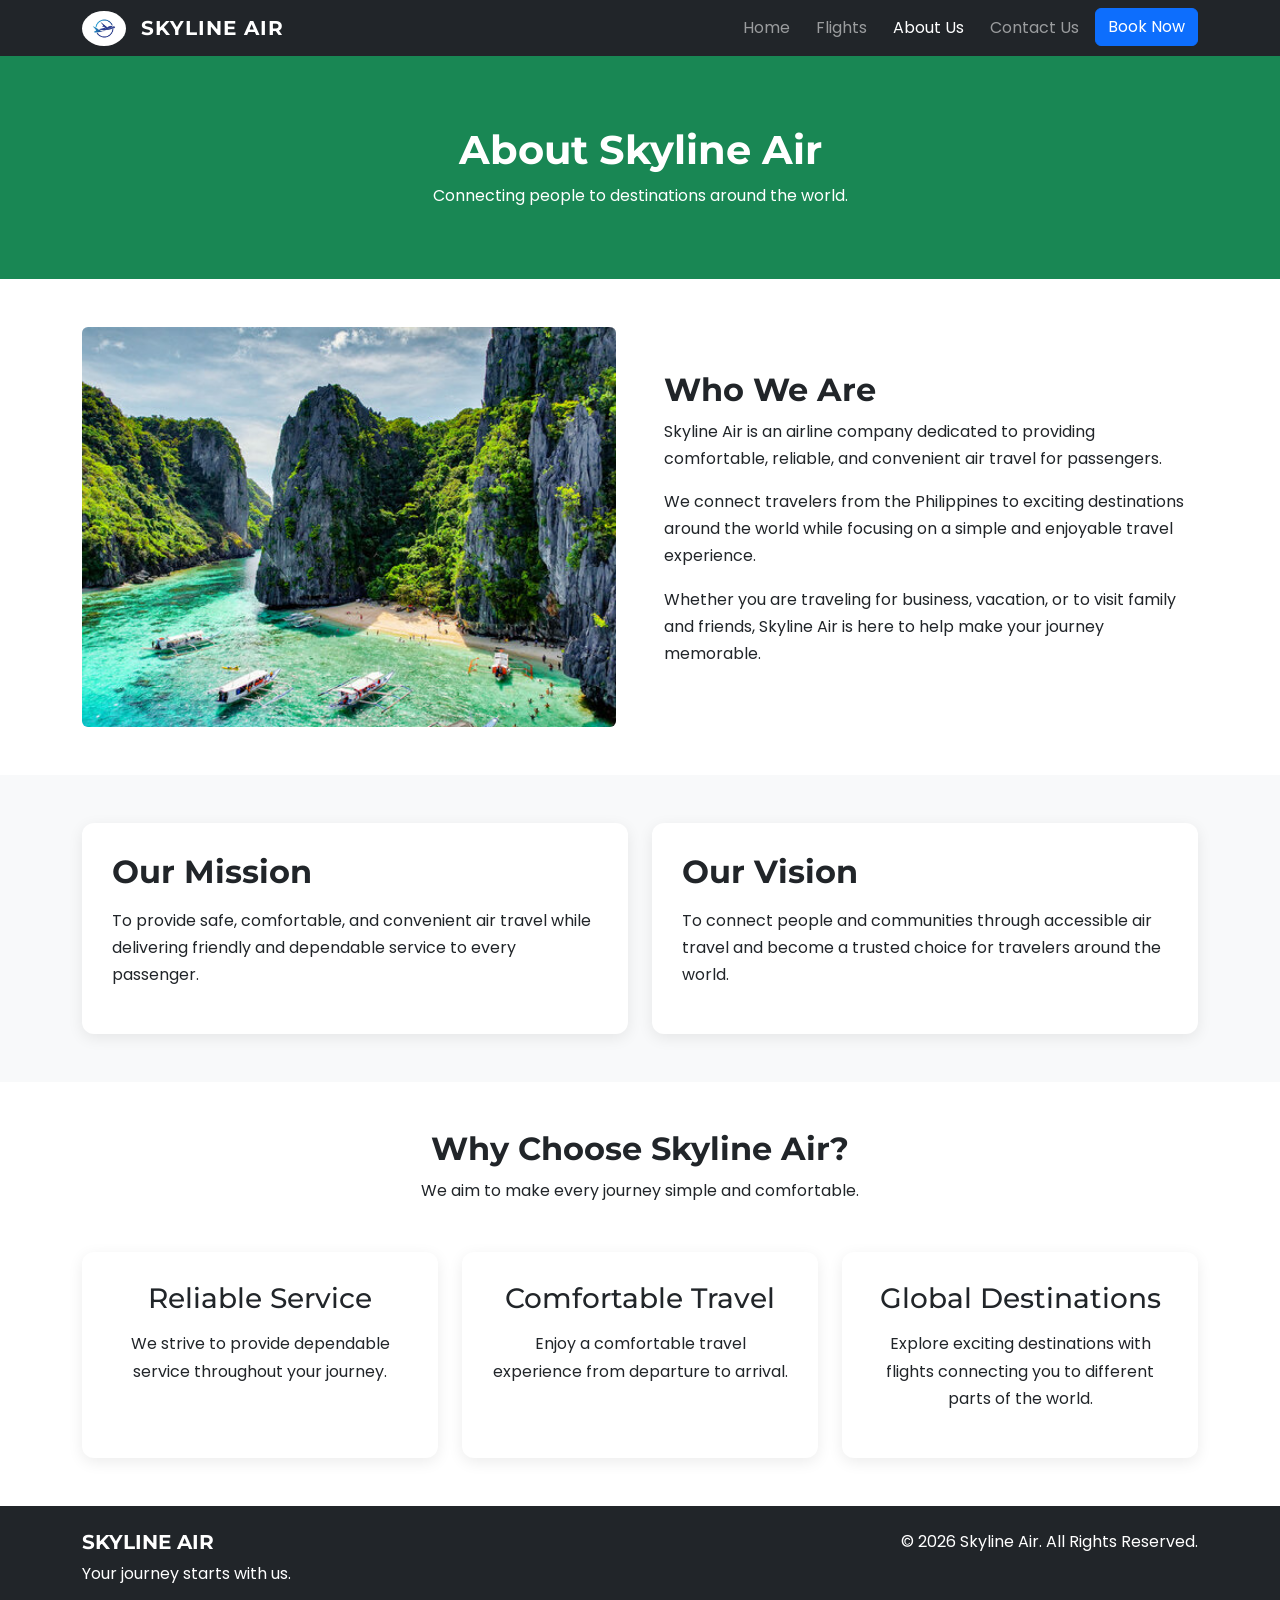
==== about.html @ 116a4843 "Added capstone 1 files" ====
<!DOCTYPE html>
<html lang="en">

<head>
    <meta charset="UTF-8">
    <meta name="viewport" content="width=device-width, initial-scale=1.0">

    <title>About Us | Skyline Air</title>

    <!-- Bootstrap -->
    <link
        href="https://cdn.jsdelivr.net/npm/bootstrap@5.3.3/dist/css/bootstrap.min.css"
        rel="stylesheet">

    <!-- Google Fonts -->
    <link
        href="https://fonts.googleapis.com/css2?family=Montserrat:wght@400;500;600;700&family=Poppins:wght@400;500;600&display=swap"
        rel="stylesheet">

    <!-- Custom CSS -->
    <link rel="stylesheet" href="styles.css">
</head>

<body>

    <!-- Navbar -->
    <nav class="navbar navbar-expand-lg navbar-dark bg-dark">
        <div class="container">

            <img src="images/logo.jpg" class="logo" alt="Skyline Air Logo">

            <a class="navbar-brand fw-bold" href="index.html">
                SKYLINE AIR
            </a>

            <button
                class="navbar-toggler"
                type="button"
                data-bs-toggle="collapse"
                data-bs-target="#navbarNav"
                aria-controls="navbarNav"
                aria-expanded="false"
                aria-label="Toggle navigation">

                <span class="navbar-toggler-icon"></span>

            </button>

            <div class="collapse navbar-collapse" id="navbarNav">

                <ul class="navbar-nav ms-auto">

                    <li class="nav-item">
                        <a class="nav-link" href="index.html">
                            Home
                        </a>
                    </li>

                    <li class="nav-item">
                        <a class="nav-link" href="flights.html">
                            Flights
                        </a>
                    </li>

                    <li class="nav-item">
                        <a class="nav-link active" href="about.html">
                            About Us
                        </a>
                    </li>

                    <li class="nav-item">
                        <a class="nav-link" href="contact.html">
                            Contact Us
                        </a>
                    </li>

                    <li class="nav-item ms-lg-2">
                        <a class="btn btn-primary" href="booking.html">
                            Book Now
                        </a>
                    </li>

                </ul>

            </div>
        </div>
    </nav>


    <!-- About Header -->
    <section class="about-header">
        <div class="container text-center">

            <h1>About Skyline Air</h1>

            <p>
                Connecting people to destinations around the world.
            </p>

        </div>
    </section>


    <!-- About Us -->
    <main>

        <section class="py-5">

            <div class="container">

                <div class="row align-items-center g-5">

                    <div class="col-lg-6">

                        <img
                            src="images/philippines.jpg"
                            class="img-fluid rounded about-image"
                            alt="Skyline Air Destination">

                    </div>

                    <div class="col-lg-6">

                        <h2>Who We Are</h2>

                        <p>
                            Skyline Air is an airline company dedicated to
                            providing comfortable, reliable, and convenient
                            air travel for passengers.
                        </p>

                        <p>
                            We connect travelers from the Philippines to
                            exciting destinations around the world while
                            focusing on a simple and enjoyable travel
                            experience.
                        </p>

                        <p>
                            Whether you are traveling for business,
                            vacation, or to visit family and friends,
                            Skyline Air is here to help make your journey
                            memorable.
                        </p>

                    </div>

                </div>

            </div>

        </section>


        <!-- Mission and Vision -->
        <section class="about-values py-5">

            <div class="container">

                <div class="row g-4">

                    <div class="col-md-6">

                        <div class="value-card h-100">

                            <h2>Our Mission</h2>

                            <p>
                                To provide safe, comfortable, and convenient
                                air travel while delivering friendly and
                                dependable service to every passenger.
                            </p>

                        </div>

                    </div>

                    <div class="col-md-6">

                        <div class="value-card h-100">

                            <h2>Our Vision</h2>

                            <p>
                                To connect people and communities through
                                accessible air travel and become a trusted
                                choice for travelers around the world.
                            </p>

                        </div>

                    </div>

                </div>

            </div>

        </section>


        <!-- Why Choose Us -->
        <section class="py-5">

            <div class="container">

                <div class="text-center mb-5">

                    <h2>Why Choose Skyline Air?</h2>

                    <p>
                        We aim to make every journey simple and comfortable.
                    </p>

                </div>

                <div class="row g-4">

                    <div class="col-md-4">

                        <div class="value-card text-center h-100">

                            <h3>Reliable Service</h3>

                            <p>
                                We strive to provide dependable service
                                throughout your journey.
                            </p>

                        </div>

                    </div>

                    <div class="col-md-4">

                        <div class="value-card text-center h-100">

                            <h3>Comfortable Travel</h3>

                            <p>
                                Enjoy a comfortable travel experience
                                from departure to arrival.
                            </p>

                        </div>

                    </div>

                    <div class="col-md-4">

                        <div class="value-card text-center h-100">

                            <h3>Global Destinations</h3>

                            <p>
                                Explore exciting destinations with flights
                                connecting you to different parts of the world.
                            </p>

                        </div>

                    </div>

                </div>

            </div>

        </section>

    </main>


    <!-- Footer -->
     <footer class="bg-dark text-white py-4">

        <div class="container">

            <div class="row">

                <div class="col-md-6">

                    <h5 class="fw-bold">
                        SKYLINE AIR
                    </h5>

                    <p>
                        Your journey starts with us.
                    </p>

                </div>

                <div class="col-md-6 text-md-end">

                    <p class="mb-0">
                        © 2026 Skyline Air. All Rights Reserved.
                    </p>

                </div>

            </div>

        </div>

    </footer>

</body>

</html>
---- styles.css ----
```css
* {
    box-sizing: border-box;
}

body {
    font-family: "Poppins", sans-serif;
    margin: 0;
}

h1,
h2,
h3,
h4,
h5,
h6,
.navbar-brand {
    font-family: "Montserrat", sans-serif;
}


/* Navbar */

.navbar-brand {
    letter-spacing: 1px;
}

.nav-link {
    margin-left: 10px;
}

.logo {
    height: 35px;
    width: auto;
    margin-right: 15px;
    border-radius: 50%;
}

.navbar {
    background-color: #212529 !important;
}



/* Hero */

.hero-section {
    background-image: url("images/hero.png");
    background-size: cover;
    background-position: center;
    background-repeat: no-repeat;
    color: white;
}

.hero-subtitle,
.section-subtitle {
    font-weight: 600;
    letter-spacing: 2px;
}

.hero-section .lead {
    max-width: 600px;
}

.text-primary {
    color: #F4C542 !important;
}


/* Destinations */

.destination-card {
    border: none;
    box-shadow: 0 4px 15px rgba(0, 0, 0, 0.1);
    transition: transform 0.3s ease;
}

.destination-card:hover {
    transform: translateY(-5px);
}

.destination-card img {
    height: 220px;
    object-fit: cover;
}


/* Features */

.feature-box {
    height: 100%;
    background-color: white;
    border-radius: 10px;
}


/* Call To Action */

.cta-section {
    background-color: #f5f5f5;
}


/* Footer */

footer p {
    margin-bottom: 0;
}


/* Mobile */

@media (max-width: 768px) {

    .hero-section {
        text-align: center;
    }

    .hero-section .lead {
        margin-left: auto;
        margin-right: auto;
    }

}


/* Flights Page */

.flights-header {
    background-color: #f5f5f5;
    padding: 80px 0;
}

.flight-card {
    border: none;
    box-shadow: 0 4px 15px rgba(0, 0, 0, 0.1);
    transition: transform 0.3s ease;
}

.flight-card:hover {
    transform: translateY(-5px);
}

.flight-card img {
    height: 220px;
    object-fit: cover;
}

.details-header {
    background-color: #198754;
    color: white;
    padding: 70px 0;
}

.details-header h1 {
    font-family: 'Montserrat', sans-serif;
    font-weight: 700;
}

.details-header p {
    font-family: 'Poppins', sans-serif;
    margin-bottom: 0;
}

.flight-detail-card {
    background-color: #ffffff;
    padding: 30px;
    border-radius: 12px;
    box-shadow: 0 4px 15px rgba(0, 0, 0, 0.08);
}

.flight-detail-card h2 {
    font-family: 'Montserrat', sans-serif;
    font-weight: 700;
    margin-bottom: 15px;
}

.flight-detail-card p {
    font-family: 'Poppins', sans-serif;
}

.flight-info {
    margin: 20px 0;
}

.flight-info p {
    margin-bottom: 8px;
}

.booking-header {
    background-color: #198754;
    color: white;
    padding: 70px 0;
}

.booking-header h1 {
    font-family: 'Montserrat', sans-serif;
    font-weight: 700;
}

.booking-header p {
    font-family: 'Poppins', sans-serif;
    margin-bottom: 0;
}

.booking-form {
    background-color: #ffffff;
    padding: 40px;
    border-radius: 12px;
    box-shadow: 0 4px 15px rgba(0, 0, 0, 0.08);
}

.booking-form h2 {
    font-family: 'Montserrat', sans-serif;
    font-weight: 700;
    margin-bottom: 10px;
}

.booking-form .form-label {
    font-family: 'Poppins', sans-serif;
    font-weight: 500;
}

.booking-form .form-control,
.booking-form .form-select {
    font-family: 'Poppins', sans-serif;
    padding: 12px;
}

.booking-form .btn {
    font-family: 'Poppins', sans-serif;
    font-weight: 600;
}

.about-header {
    background-color: #198754;
    color: white;
    padding: 70px 0;
}

.about-header h1 {
    font-family: 'Montserrat', sans-serif;
    font-weight: 700;
}

.about-header p {
    font-family: 'Poppins', sans-serif;
    margin-bottom: 0;
}

.about-image {
    width: 100%;
    height: 400px;
    object-fit: cover;
}

.about-values {
    background-color: #f8f9fa;
}

.about-values h2,
.about-values h3,
section h2 {
    font-family: 'Montserrat', sans-serif;
    font-weight: 700;
}

section p {
    font-family: 'Poppins', sans-serif;
    line-height: 1.7;
}

.value-card {
    background-color: #ffffff;
    padding: 30px;
    border-radius: 12px;
    box-shadow: 0 4px 15px rgba(0, 0, 0, 0.08);
}

.value-card h2,
.value-card h3 {
    margin-bottom: 15px;
}

.contact-header {
    background-color: #198754;
    color: white;
    padding: 70px 0;
}

.contact-header h1 {
    font-family: 'Montserrat', sans-serif;
    font-weight: 700;
}

.contact-header p {
    font-family: 'Poppins', sans-serif;
    margin-bottom: 0;
}

.contact-info {
    margin-top: 30px;
}

.contact-item {
    margin-bottom: 25px;
}

.contact-item h5 {
    font-family: 'Montserrat', sans-serif;
    font-weight: 600;
    margin-bottom: 5px;
}

.contact-item p {
    font-family: 'Poppins', sans-serif;
    margin-bottom: 0;
}

.contact-form {
    background-color: #ffffff;
    padding: 35px;
    border-radius: 12px;
    box-shadow: 0 4px 15px rgba(0, 0, 0, 0.08);
}

.contact-form h2 {
    font-family: 'Montserrat', sans-serif;
    font-weight: 700;
    margin-bottom: 10px;
}

.contact-form .form-label {
    font-family: 'Poppins', sans-serif;
    font-weight: 500;
}

.contact-form .form-control {
    font-family: 'Poppins', sans-serif;
    padding: 12px;
}


.social-media {
    background-color: #f8f9fa;
}

.social-media h2 {
    font-family: 'Montserrat', sans-serif;
    font-weight: 700;
    margin-bottom: 10px;
}

.social-media p {
    font-family: 'Poppins', sans-serif;
}

.social-links {
    display: flex;
    justify-content: center;
    flex-wrap: wrap;
    gap: 15px;
    margin-top: 25px;
}

.social-link {
    text-decoration: none;
    color: #ffffff;
    background-color: #198754;
    padding: 12px 25px;
    border-radius: 25px;
    font-family: 'Poppins', sans-serif;
    font-weight: 500;
    transition: 0.3s;
}

.social-link:hover {
    background-color: #146c43;
    color: #ffffff;
}
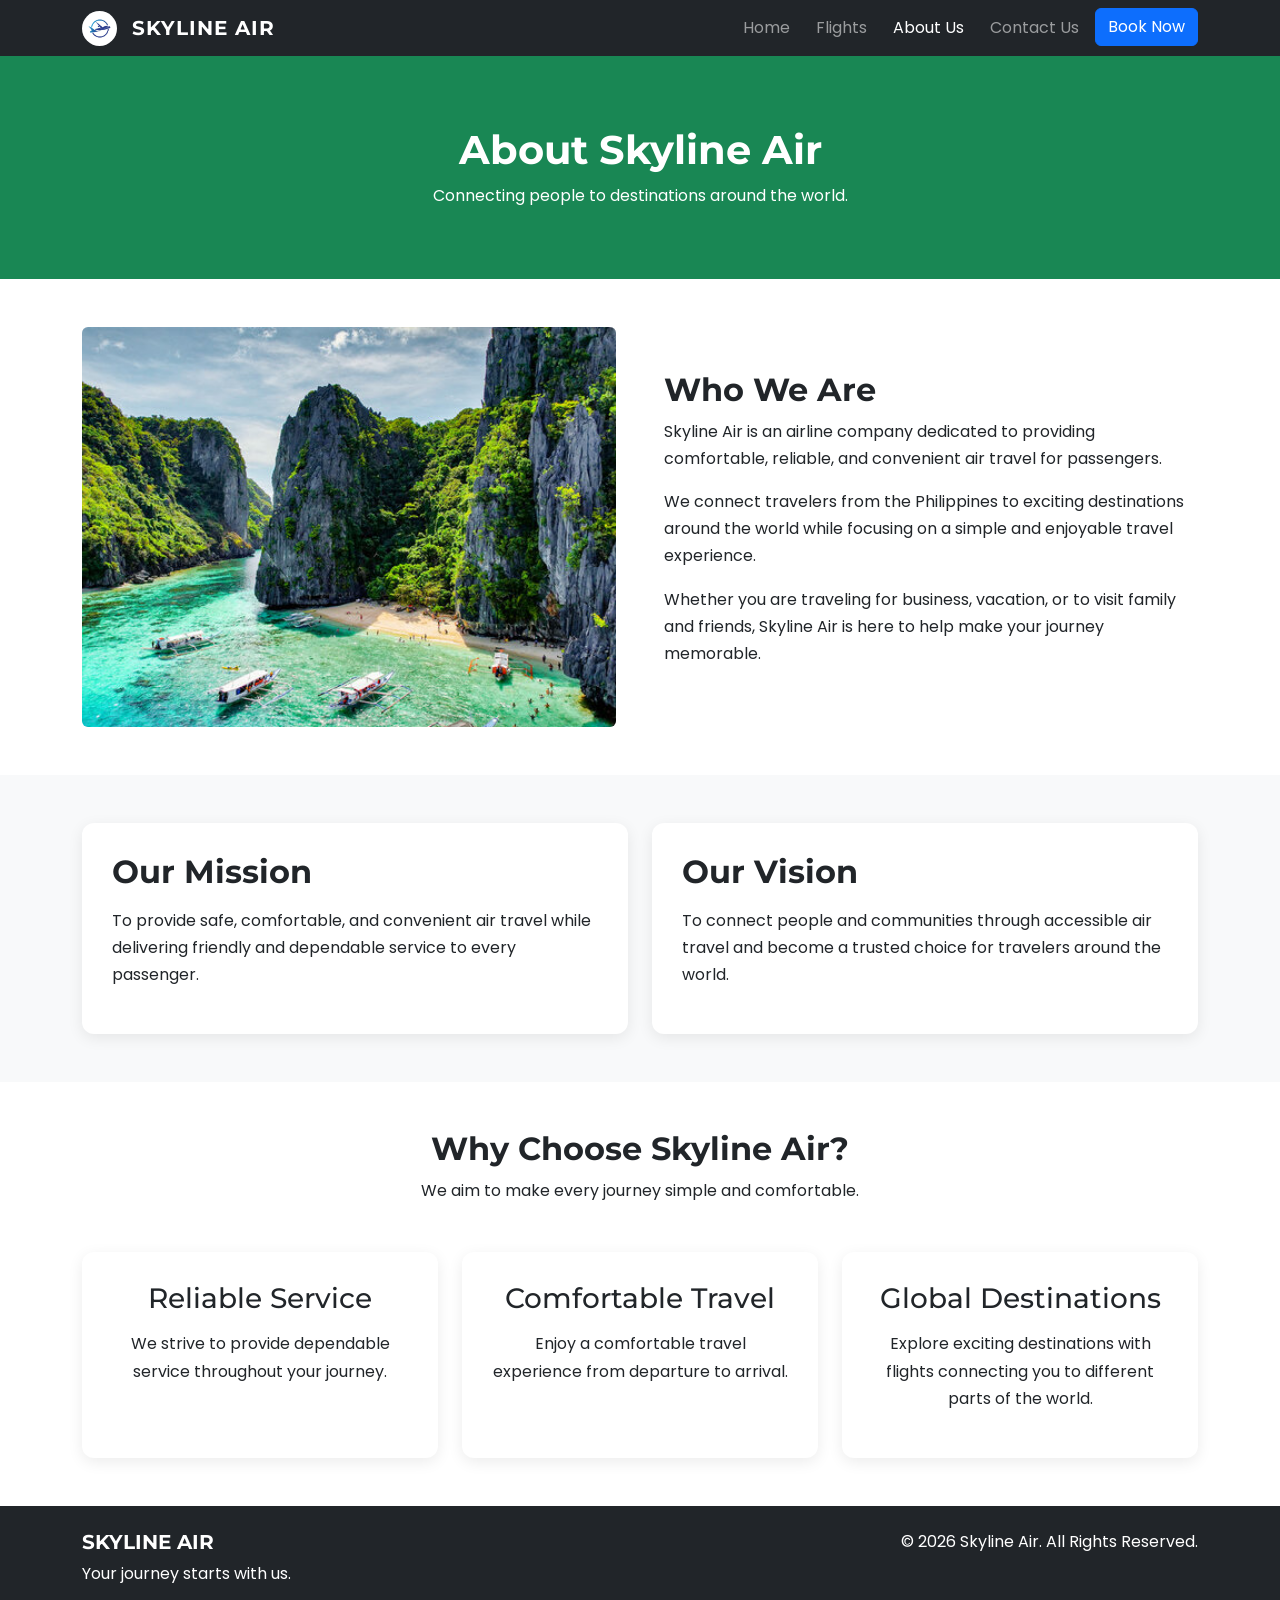
==== commit f11fc8f3: "Revision for capstone 1" ====
--- a/about.html
+++ b/about.html
@@ -302,6 +302,9 @@
 
     </footer>
 
+    <!-- Bootstrap JavaScript Bundle -->
+<script src="https://cdn.jsdelivr.net/npm/bootstrap@5.3.3/dist/js/bootstrap.bundle.min.js"></script>
+
 </body>
 
 </html>
--- a/styles.css
+++ b/styles.css
@@ -1,4 +1,16 @@
-```css
+html,
+body {
+    width: 100%;
+    max-width: 100%;
+    overflow-x: hidden;
+}
+
+img {
+    max-width: 100%;
+    height: auto;
+}
+
+css
 * {
     box-sizing: border-box;
 }
@@ -31,9 +43,10 @@
 
 .logo {
     height: 35px;
-    width: auto;
+    width: 35px;
     margin-right: 15px;
     border-radius: 50%;
+    object-fit: cover;
 }
 
 .navbar {
@@ -108,21 +121,6 @@
 }
 
 
-/* Mobile */
-
-@media (max-width: 768px) {
-
-    .hero-section {
-        text-align: center;
-    }
-
-    .hero-section .lead {
-        margin-left: auto;
-        margin-right: auto;
-    }
-
-}
-
 
 /* Flights Page */
 
@@ -145,6 +143,8 @@
     height: 220px;
     object-fit: cover;
 }
+
+/* Flight Details Page */
 
 .details-header {
     background-color: #198754;
@@ -187,6 +187,8 @@
     margin-bottom: 8px;
 }
 
+/*Booking Page*/
+
 .booking-header {
     background-color: #198754;
     color: white;
@@ -232,6 +234,8 @@
     font-weight: 600;
 }
 
+/* About Page */
+
 .about-header {
     background-color: #198754;
     color: white;
@@ -250,6 +254,7 @@
 
 .about-image {
     width: 100%;
+    max-width: 100%;
     height: 400px;
     object-fit: cover;
 }
@@ -282,6 +287,8 @@
     margin-bottom: 15px;
 }
 
+/* CONTACT PAGE */
+
 .contact-header {
     background-color: #198754;
     color: white;
@@ -289,57 +296,67 @@
 }
 
 .contact-header h1 {
-    font-family: 'Montserrat', sans-serif;
     font-weight: 700;
 }
 
 .contact-header p {
-    font-family: 'Poppins', sans-serif;
-    margin-bottom: 0;
-}
-
-.contact-info {
-    margin-top: 30px;
-}
-
-.contact-item {
-    margin-bottom: 25px;
-}
-
-.contact-item h5 {
-    font-family: 'Montserrat', sans-serif;
+    margin-bottom: 0;
+}
+
+
+/* Contact Information Cards */
+
+.contact-cards {
+    margin-top: 25px;
+}
+
+.contact-card {
+    background-color: #ffffff;
+    padding: 20px;
+    margin-bottom: 15px;
+    border-radius: 10px;
+    box-shadow: 0 3px 10px rgba(0, 0, 0, 0.08);
+}
+
+.contact-card h5 {
     font-weight: 600;
-    margin-bottom: 5px;
-}
-
-.contact-item p {
-    font-family: 'Poppins', sans-serif;
-    margin-bottom: 0;
-}
+    color: #198754;
+    margin-bottom: 8px;
+}
+
+.contact-card p {
+    margin-bottom: 0;
+}
+
+
+/* Contact Form */
 
 .contact-form {
     background-color: #ffffff;
+    width: 100%;
+    max-width: 100%;
     padding: 35px;
     border-radius: 12px;
     box-shadow: 0 4px 15px rgba(0, 0, 0, 0.08);
 }
 
 .contact-form h2 {
-    font-family: 'Montserrat', sans-serif;
     font-weight: 700;
     margin-bottom: 10px;
 }
 
 .contact-form .form-label {
-    font-family: 'Poppins', sans-serif;
     font-weight: 500;
 }
 
 .contact-form .form-control {
-    font-family: 'Poppins', sans-serif;
+    font-family: "Poppins", sans-serif;
+    width: 100%;
+    max-width: 100%;
     padding: 12px;
 }
 
+/* Social Media */
 
 .social-media {
     background-color: #f8f9fa;
@@ -377,4 +394,86 @@
 .social-link:hover {
     background-color: #146c43;
     color: #ffffff;
+}
+
+
+/* MOBILE */
+
+@media (max-width: 768px) {
+
+    .hero-section {
+        text-align: center;
+    }
+
+    .hero-section .lead {
+        margin-left: auto;
+        margin-right: auto;
+    }
+
+    .flight-detail-card {
+        padding: 20px;
+    }
+
+    .booking-form {
+        padding: 25px;
+    }
+
+    .contact-form {
+        padding: 25px;
+    }
+
+    .about-image {
+        height: 300px;
+    }
+
+}
+
+
+/* SMALL MOBILE */
+
+@media (max-width: 578px) {
+
+    .navbar-brand {
+        font-size: 16px;
+    }
+
+    .logo {
+        width: 32px;
+        height: 32px;
+        margin-right: 8px;
+    }
+
+    .hero-section {
+        padding-left: 15px;
+        padding-right: 15px;
+    }
+
+    .about-image {
+        height: 250px;
+    }
+
+    .flight-detail-card {
+        padding: 15px;
+    }
+
+    .booking-form {
+        padding: 20px;
+    }
+
+    .contact-form {
+        padding: 20px;
+    }
+
+    .contact-card {
+        padding: 18px;
+    }
+
+    .social-links {
+        gap: 10px;
+    }
+
+    .social-link {
+        padding: 10px 18px;
+    }
+
 }
